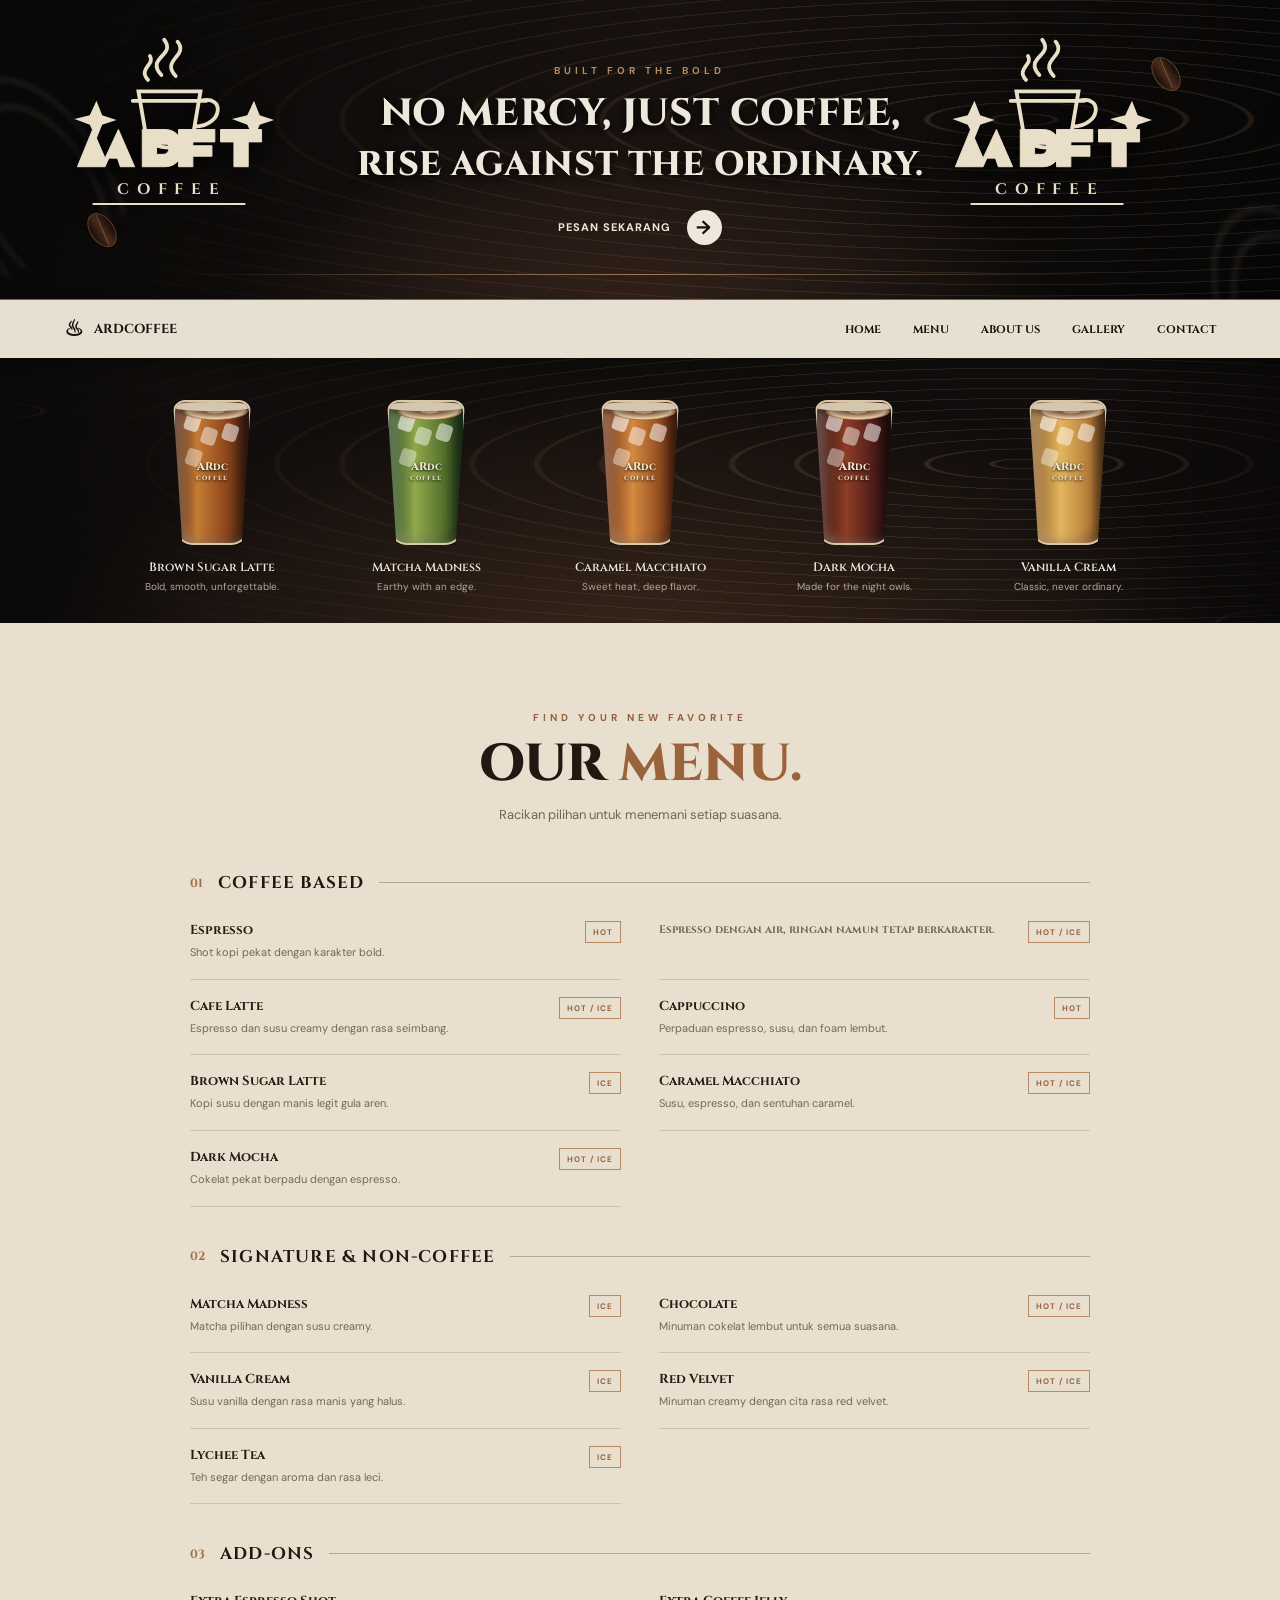
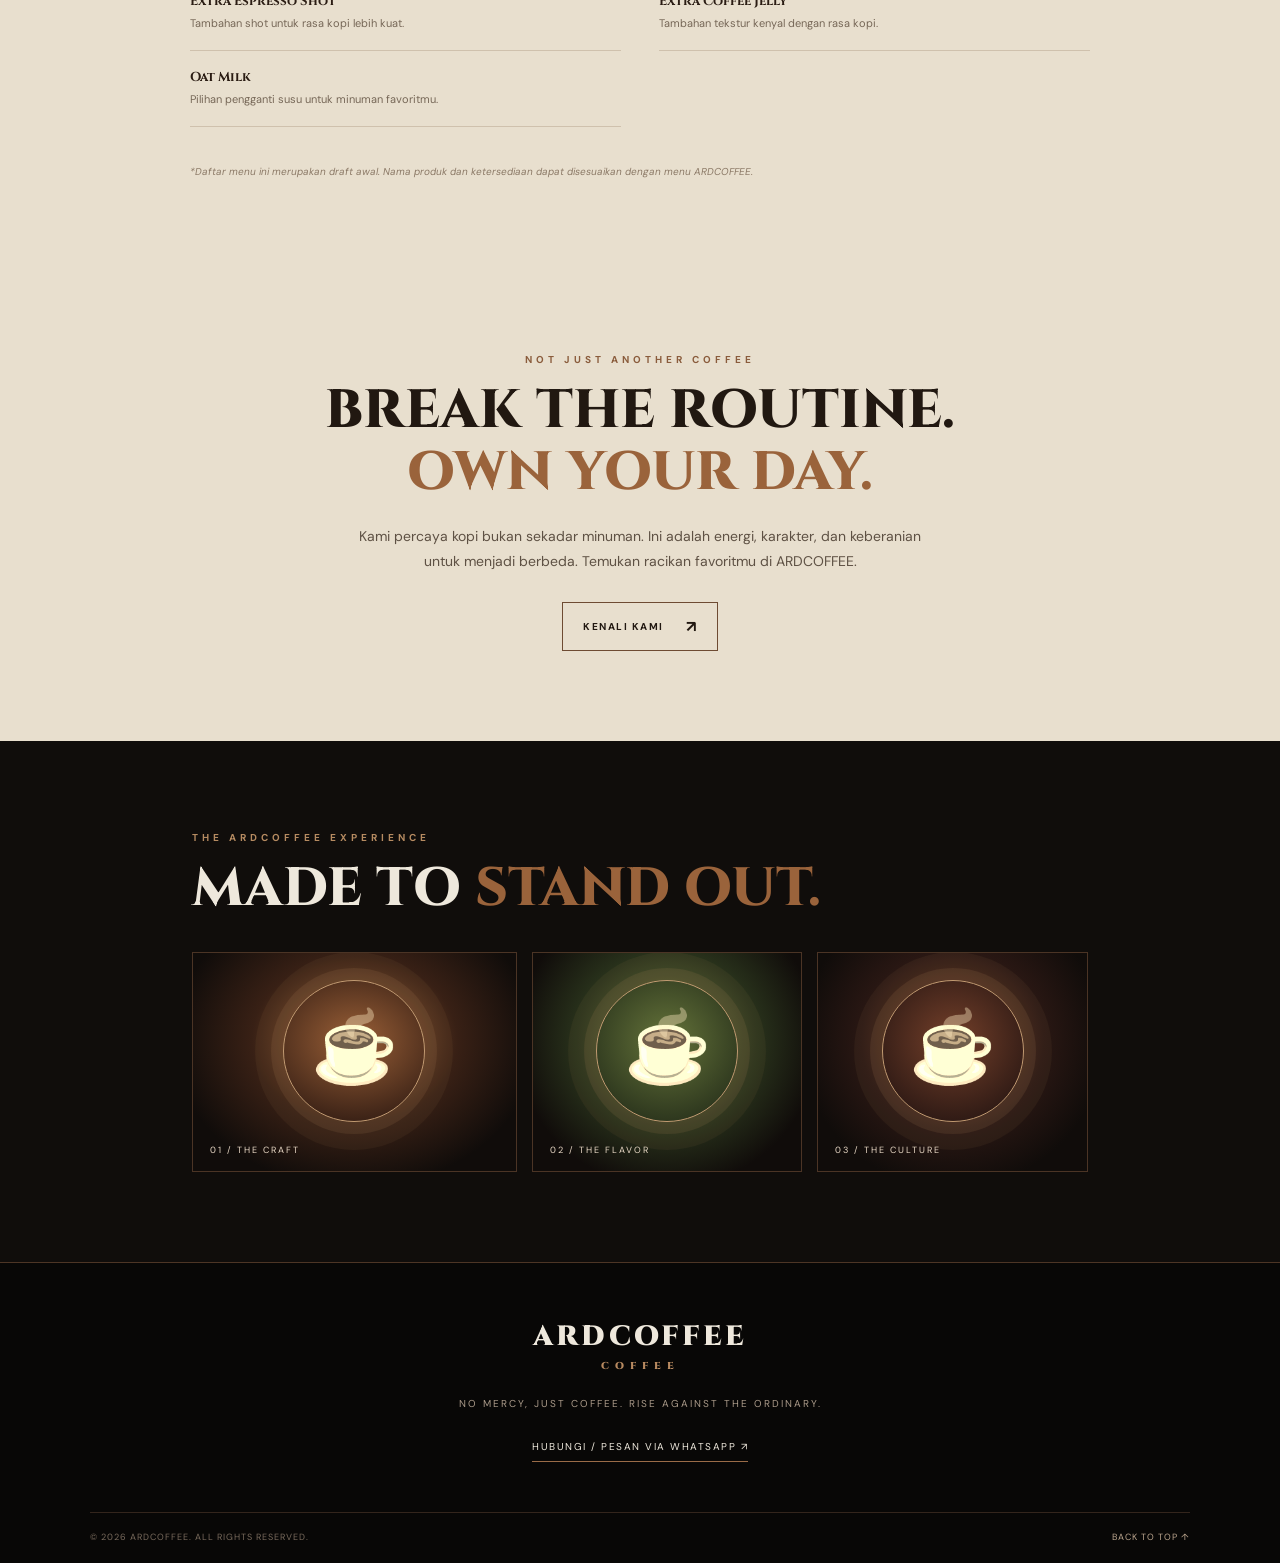
==== index.html @ 8cc78766 "Add files via upload" ====
<!doctype html>
<html lang="id">
<head>
  <meta charset="utf-8">
  <meta name="viewport" content="width=device-width, initial-scale=1">
  <meta name="theme-color" content="#100d0c">
  <meta name="description" content="ARDCOFFEE — No mercy, just coffee. Rise against the ordinary.">
  <title>ARDCOFFEE — Rise Against The Ordinary</title>
  <link rel="preconnect" href="https://fonts.googleapis.com">
  <link rel="preconnect" href="https://fonts.gstatic.com" crossorigin>
  <link href="https://fonts.googleapis.com/css2?family=Cinzel:wght@500;600;700;800;900&family=DM+Sans:wght@400;500;600;700&display=swap" rel="stylesheet">
  <link rel="stylesheet" href="style.css">
</head>
<body>
  <header class="hero" id="home">
    <div class="smoke smoke-left"></div><div class="smoke smoke-right"></div>
    <div class="bean bean-one"></div><div class="bean bean-two"></div>
    <div class="hero-logo logo-left" aria-label="ARDCOFFEE logo">
      <svg viewBox="0 0 220 190" role="img" aria-label="ARDCOFFEE COFFEE">
        <path class="logo-star" d="M27 72L11 66l16-4 7-15 6 15 15 5-15 5-6 15zM192 72l-16-6 16-4 7-15 6 15 15 5-15 5-6 15z"/>
        <path class="cup-steam" d="M102 20c-17-19 16-20 3-37M117 21c-16-17 14-21 2-36M88 25c-11-12 8-16 2-25"/>
        <path class="cup" d="M78 37h65l-8 47c-3 16-45 16-49 0zM143 47c26-7 24 26-6 27M72 47h77M88 91h45"/>
        <path class="logo-word" d="M14 116l16-39 13 30 14-30 17 39h-15l-3-9H47l-4 9zm42-17h-7l4-11zM82 77h24c24 0 24 39 0 39H82zm15 13v13h7c8 0 8-13 0-13zM120 77h38v13h-23v4h20v11h-20v11h-15zM164 77h43v13h-14v26h-15V90h-14z"/>
        <text x="110" y="145" text-anchor="middle" class="logo-coffee">C O F F E E</text>
        <path class="logo-line" d="M30 155h160"/>
      </svg>
    </div>
    <div class="hero-copy">
      <p class="eyebrow">BUILT FOR THE BOLD</p>
      <h1>NO MERCY, JUST COFFEE,<br><span>RISE AGAINST THE ORDINARY.</span></h1>
      <a class="order-link" href="#menu">PESAN SEKARANG <span>→</span></a>
    </div>
    <div class="hero-logo logo-right" aria-hidden="true">
      <svg viewBox="0 0 220 190">
        <path class="logo-star" d="M27 72L11 66l16-4 7-15 6 15 15 5-15 5-6 15zM192 72l-16-6 16-4 7-15 6 15 15 5-15 5-6 15z"/>
        <path class="cup-steam" d="M102 20c-17-19 16-20 3-37M117 21c-16-17 14-21 2-36M88 25c-11-12 8-16 2-25"/>
        <path class="cup" d="M78 37h65l-8 47c-3 16-45 16-49 0zM143 47c26-7 24 26-6 27M72 47h77M88 91h45"/>
        <path class="logo-word" d="M14 116l16-39 13 30 14-30 17 39h-15l-3-9H47l-4 9zm42-17h-7l4-11zM82 77h24c24 0 24 39 0 39H82zm15 13v13h7c8 0 8-13 0-13zM120 77h38v13h-23v4h20v11h-20v11h-15zM164 77h43v13h-14v26h-15V90h-14z"/>
        <text x="110" y="145" text-anchor="middle" class="logo-coffee">C O F F E E</text>
        <path class="logo-line" d="M30 155h160"/>
      </svg>
    </div>
    <div class="hero-bottom-rule"></div>
  </header>

  <nav class="navbar">
    <a class="brand-mini" href="#home"><span class="mini-mark">♨</span><span>ARDCOFFEE</span></a>
    <button class="menu-toggle" aria-label="Buka menu" aria-expanded="false">☰</button>
    <div class="nav-links">
      <a href="#home">HOME</a><a href="#full-menu">MENU</a><a href="#about">ABOUT US</a><a href="#gallery">GALLERY</a><a href="#contact">CONTACT</a>
    </div>
  </nav>

  <main>
    <section class="product-banner" id="menu">
      <div class="banner-smoke"></div>
      <div class="product-row">
        <article class="drink-card">
          <div class="cup-art amber"><div class="ice"></div><div class="cream"></div><div class="cup-brand">AR<span>DC</span><small>COFFEE</small></div></div>
          <h3>Brown Sugar Latte</h3><p>Bold, smooth, unforgettable.</p>
        </article>
        <article class="drink-card">
          <div class="cup-art matcha"><div class="ice"></div><div class="cream"></div><div class="cup-brand">AR<span>DC</span><small>COFFEE</small></div></div>
          <h3>Matcha Madness</h3><p>Earthy with an edge.</p>
        </article>
        <article class="drink-card">
          <div class="cup-art caramel"><div class="ice"></div><div class="cream"></div><div class="cup-brand">AR<span>DC</span><small>COFFEE</small></div></div>
          <h3>Caramel Macchiato</h3><p>Sweet heat, deep flavor.</p>
        </article>
        <article class="drink-card">
          <div class="cup-art mocha"><div class="ice"></div><div class="cream"></div><div class="cup-brand">AR<span>DC</span><small>COFFEE</small></div></div>
          <h3>Dark Mocha</h3><p>Made for the night owls.</p>
        </article>
        <article class="drink-card">
          <div class="cup-art vanilla"><div class="ice"></div><div class="cream"></div><div class="cup-brand">AR<span>DC</span><small>COFFEE</small></div></div>
          <h3>Vanilla Cream</h3><p>Classic, never ordinary.</p>
        </article>
      </div>
    </section>

    <section class="full-menu section-wrap" id="full-menu">
      <div class="menu-heading">
        <p class="eyebrow">FIND YOUR NEW FAVORITE</p>
        <h2>OUR <em>MENU.</em></h2>
        <p class="menu-subtitle">Racikan pilihan untuk menemani setiap suasana.</p>
      </div>

      <div class="menu-category">
        <div class="category-title"><span>01</span><h3>COFFEE BASED</h3><i></i></div>
        <div class="menu-items">
          <article class="menu-item"><div><h4>Espresso</h4><p>Shot kopi pekat dengan karakter bold.</p></div><b>HOT</b></article>
          <article class="menu-item"><div><h4 Americano</h4><p>Espresso dengan air, ringan namun tetap berkarakter.</p></div><b>HOT / ICE</b></article>
          <article class="menu-item"><div><h4>Cafe Latte</h4><p>Espresso dan susu creamy dengan rasa seimbang.</p></div><b>HOT / ICE</b></article>
          <article class="menu-item"><div><h4>Cappuccino</h4><p>Perpaduan espresso, susu, dan foam lembut.</p></div><b>HOT</b></article>
          <article class="menu-item"><div><h4>Brown Sugar Latte</h4><p>Kopi susu dengan manis legit gula aren.</p></div><b>ICE</b></article>
          <article class="menu-item"><div><h4>Caramel Macchiato</h4><p>Susu, espresso, dan sentuhan caramel.</p></div><b>HOT / ICE</b></article>
          <article class="menu-item"><div><h4>Dark Mocha</h4><p>Cokelat pekat berpadu dengan espresso.</p></div><b>HOT / ICE</b></article>
        </div>
      </div>

      <div class="menu-category">
        <div class="category-title"><span>02</span><h3>SIGNATURE & NON-COFFEE</h3><i></i></div>
        <div class="menu-items">
          <article class="menu-item"><div><h4>Matcha Madness</h4><p>Matcha pilihan dengan susu creamy.</p></div><b>ICE</b></article>
          <article class="menu-item"><div><h4>Chocolate</h4><p>Minuman cokelat lembut untuk semua suasana.</p></div><b>HOT / ICE</b></article>
          <article class="menu-item"><div><h4>Vanilla Cream</h4><p>Susu vanilla dengan rasa manis yang halus.</p></div><b>ICE</b></article>
          <article class="menu-item"><div><h4>Red Velvet</h4><p>Minuman creamy dengan cita rasa red velvet.</p></div><b>HOT / ICE</b></article>
          <article class="menu-item"><div><h4>Lychee Tea</h4><p>Teh segar dengan aroma dan rasa leci.</p></div><b>ICE</b></article>
        </div>
      </div>

      <div class="menu-category">
        <div class="category-title"><span>03</span><h3>ADD-ONS</h3><i></i></div>
        <div class="menu-items add-ons">
          <article class="menu-item"><div><h4>Extra Espresso Shot</h4><p>Tambahan shot untuk rasa kopi lebih kuat.</p></div></article>
          <article class="menu-item"><div><h4>Extra Coffee Jelly</h4><p>Tambahan tekstur kenyal dengan rasa kopi.</p></div></article>
          <article class="menu-item"><div><h4>Oat Milk</h4><p>Pilihan pengganti susu untuk minuman favoritmu.</p></div></article>
        </div>
      </div>
      <p class="menu-note">*Daftar menu ini merupakan draft awal. Nama produk dan ketersediaan dapat disesuaikan dengan menu ARDCOFFEE.</p>
    </section>

    <section class="intro section-wrap" id="about">
      <p class="eyebrow">NOT JUST ANOTHER COFFEE</p>
      <h2>BREAK THE ROUTINE.<br><em>OWN YOUR DAY.</em></h2>
      <p class="intro-text">Kami percaya kopi bukan sekadar minuman. Ini adalah energi, karakter, dan keberanian untuk menjadi berbeda. Temukan racikan favoritmu di ARDCOFFEE.</p>
      <a href="#contact" class="outline-btn">KENALI KAMI <span>↗</span></a>
    </section>

    <section class="gallery-section" id="gallery">
      <div class="section-wrap">
        <p class="eyebrow">THE ARDCOFFEE EXPERIENCE</p>
        <h2>MADE TO <em>STAND OUT.</em></h2>
        <div class="gallery-grid">
          <div class="gallery-tile tile-one"><span>01 / THE CRAFT</span></div>
          <div class="gallery-tile tile-two"><span>02 / THE FLAVOR</span></div>
          <div class="gallery-tile tile-three"><span>03 / THE CULTURE</span></div>
        </div>
      </div>
    </section>
  </main>

  <footer id="contact">
    <div class="footer-brand">ARDCOFFEE <span>COFFEE</span></div>
    <p>NO MERCY, JUST COFFEE. RISE AGAINST THE ORDINARY.</p>
    <a class="footer-order" href="https://wa.me/6280000000000" target="_blank" rel="noopener">HUBUNGI / PESAN VIA WHATSAPP ↗</a>
    <div class="footer-bottom"><span>© <span id="year"></span> ARDCOFFEE. ALL RIGHTS RESERVED.</span><a href="#home">BACK TO TOP ↑</a></div>
  </footer>
  <script src="script.js"></script>
</body>
</html>
---- style.css ----
*{box-sizing:border-box}html{scroll-behavior:smooth}body{margin:0;background:#0d0b0a;color:#eee8dc;font-family:"DM Sans",sans-serif}a{color:inherit;text-decoration:none}.hero{height:300px;min-height:280px;position:relative;overflow:hidden;display:grid;grid-template-columns:1fr 2.2fr 1fr;align-items:center;padding:20px 5%;background:radial-gradient(ellipse at 50% 120%,#39251c 0,transparent 47%),linear-gradient(110deg,#090909,#17110f 48%,#080808);border-bottom:1px solid #8d6a48}.hero:before,.product-banner:before{content:"";position:absolute;inset:0;opacity:.18;background:repeating-radial-gradient(ellipse at 80% 40%,transparent 0 28px,#b18a64 30px 34px,transparent 36px 65px);mask-image:linear-gradient(90deg,transparent,#000 75%)}.hero:after{content:"";position:absolute;inset:0;background:linear-gradient(90deg,rgba(0,0,0,.25),transparent 35%,transparent 65%,rgba(0,0,0,.25));pointer-events:none}.hero-logo{width:min(100%,210px);z-index:1;filter:drop-shadow(0 4px 12px #000)}.hero-logo svg{width:100%;overflow:visible}.logo-word{fill:#e9dfc9;stroke:#e9dfc9;stroke-width:1}.cup{fill:none;stroke:#e9dfc9;stroke-width:4;stroke-linecap:round}.cup-steam{fill:none;stroke:#e9dfc9;stroke-width:4;stroke-linecap:round}.logo-star{fill:#e9dfc9}.logo-coffee{fill:#e9dfc9;font:700 16px Cinzel,serif;letter-spacing:2px}.logo-line{stroke:#e9dfc9;stroke-width:2}.hero-copy{text-align:center;z-index:2}.eyebrow{font-size:10px;letter-spacing:4px;color:#b68b61;font-weight:700}.hero h1{font:800 clamp(22px,3vw,38px)/1.3 Cinzel,serif;letter-spacing:.4px;margin:12px 0 22px;text-shadow:0 3px 10px #000}.hero h1 span{font-size:.9em}.order-link{display:inline-flex;align-items:center;gap:16px;font-size:11px;font-weight:700;letter-spacing:1px}.order-link span{display:grid;place-items:center;background:#eee8dc;color:#17110e;width:35px;height:35px;border-radius:50%;font-size:19px;transition:.25s}.order-link:hover span{transform:translateX(5px)}.hero-bottom-rule{position:absolute;bottom:24px;left:14%;right:14%;height:1px;background:linear-gradient(90deg,transparent,#9b7958,transparent)}.smoke{position:absolute;width:230px;height:260px;opacity:.15;filter:blur(2px);background:radial-gradient(ellipse at 50% 80%,transparent 32%,#d4bba0 34%,transparent 36%,transparent 42%,#d4bba0 44%,transparent 46%);transform:rotate(-28deg)}.smoke-left{left:-110px;top:0}.smoke-right{right:-100px;bottom:-90px}.bean{position:absolute;width:24px;height:38px;border-radius:50%;background:linear-gradient(90deg,#24140d,#75452b,#1b100b);border:1px solid #9a6a45;transform:rotate(-35deg);opacity:.75}.bean:after{content:"";position:absolute;left:11px;top:2px;height:32px;border-left:1px solid #b0835b;transform:rotate(12deg)}.bean-one{left:7%;bottom:50px}.bean-two{right:8%;top:55px}.navbar{height:58px;background:#e7dfcf;color:#17120f;display:flex;align-items:center;justify-content:space-between;padding:0 5%;position:sticky;top:0;z-index:20;box-shadow:0 4px 15px #0005}.brand-mini{font:700 13px Cinzel,serif;display:flex;align-items:center;gap:10px}.mini-mark{font-size:22px}.nav-links{display:flex;gap:32px}.nav-links a{font:700 11px Cinzel,serif;position:relative}.nav-links a:after{content:"";position:absolute;bottom:-7px;left:0;width:0;height:1px;background:#8d5d38;transition:.2s}.nav-links a:hover:after{width:100%}.menu-toggle{display:none;border:0;background:none;font-size:22px;color:#17120f}.product-banner{position:relative;min-height:255px;padding:42px 5% 30px;background:radial-gradient(ellipse at 50% 110%,#38251a,#100d0c 65%);overflow:hidden}.product-banner:after{content:"";position:absolute;inset:0;background:linear-gradient(90deg,#080707b8,transparent 15%,transparent 85%,#080707b8);pointer-events:none}.banner-smoke{position:absolute;inset:0;opacity:.16;background:radial-gradient(ellipse at 0% 20%,transparent 0 40px,#bba28a 43px,transparent 47px),radial-gradient(ellipse at 100% 100%,transparent 0 60px,#bba28a 63px,transparent 67px)}.product-row{position:relative;z-index:2;display:grid;grid-template-columns:repeat(5,1fr);gap:20px;max-width:1050px;margin:auto}.drink-card{text-align:center;min-width:0}.cup-art{height:145px;width:78px;margin:0 auto 14px;position:relative;border-radius:12px 12px 21px 21px;clip-path:polygon(0 0,100% 0,88% 100%,12% 100%);border:2px solid #d8c8a9;box-shadow:inset 8px 0 12px #fff4,inset -9px 0 12px #0006,0 12px 22px #0008;overflow:hidden}.cup-art:before{content:"";position:absolute;z-index:3;left:-5%;top:0;width:110%;height:9px;border-radius:50%;background:#d6c6ad;box-shadow:0 3px 6px #0008}.amber{background:linear-gradient(90deg,#4a210f,#c47b34 30%,#8d451b 70%,#3c1c12)}.matcha{background:linear-gradient(90deg,#25451e,#91a94c 35%,#526f2b 75%,#203b1c)}.caramel{background:linear-gradient(90deg,#6b3018,#d58a40 40%,#8d481f 80%,#542513)}.mocha{background:linear-gradient(90deg,#35140f,#8d3d25 40%,#481a18 80%,#24100e)}.vanilla{background:linear-gradient(90deg,#8b5a26,#e4b65f 40%,#b47b37 80%,#68421e)}.ice{position:absolute;top:12px;left:10px;width:15px;height:17px;border-radius:4px;background:#fff9;transform:rotate(18deg);box-shadow:20px 8px #fff7,39px -2px #fff8,12px 33px #fff6}.cream{position:absolute;top:0;left:8px;width:65px;height:18px;border-radius:50%;background:radial-gradient(ellipse,#f8e6cb 0 18%,#bd8a5d 22%,#f2d8b4 60%,#a76d3b 70%)}.cup-brand{position:absolute;top:57px;left:0;right:0;text-align:center;color:#f5e7cf;font:800 11px Cinzel,serif;text-shadow:0 1px 3px #000}.cup-brand span{font-size:9px}.cup-brand small{display:block;font-size:6px;letter-spacing:1px}.drink-card h3{font:600 12px Cinzel,serif;margin:0 0 5px}.drink-card p{font-size:10px;color:#b6a695;margin:0}.section-wrap{max-width:1050px;margin:auto;padding:90px 6%}.intro{text-align:center;background:#e8dfce;color:#211811;max-width:none}.intro .eyebrow{color:#8a5c3c}.intro h2,.gallery-section h2{font:800 clamp(30px,5vw,54px)/1.15 Cinzel,serif;margin:14px 0}.intro h2 em,.gallery-section h2 em{color:#9a633b;font-style:normal}.intro-text{max-width:570px;margin:20px auto 28px;color:#5e5144;font-size:14px;line-height:1.8}.outline-btn{display:inline-flex;gap:22px;align-items:center;border:1px solid #6e4b32;padding:13px 20px;font-size:10px;font-weight:700;letter-spacing:1.5px}.outline-btn span{font-size:16px}.gallery-section{background:#100d0b}.gallery-section .section-wrap{padding-top:80px;padding-bottom:90px}.gallery-grid{display:grid;grid-template-columns:1.2fr 1fr 1fr;gap:15px;margin-top:32px}.gallery-tile{height:220px;position:relative;overflow:hidden;background:radial-gradient(ellipse at 50% 40%,#9b6037,#382015 45%,#100c0a 80%);border:1px solid #4b3425}.gallery-tile:before{content:"";position:absolute;width:140px;height:140px;border:1px solid #c29b72;border-radius:50%;left:50%;top:45%;transform:translate(-50%,-50%);box-shadow:0 0 0 12px #b68a5a22,0 0 0 28px #b68a5a12}.gallery-tile:after{content:"☕";position:absolute;left:50%;top:43%;transform:translate(-50%,-50%);font-size:70px;filter:sepia(.8)}.tile-two{background:radial-gradient(ellipse at 50% 40%,#65743a,#28311b 48%,#100c0a 80%)}.tile-three{background:radial-gradient(ellipse at 50% 40%,#75402a,#291713 48%,#100c0a 80%)}.gallery-tile span{position:absolute;bottom:15px;left:17px;font-size:9px;letter-spacing:2px;color:#e9d9c6;z-index:2}footer{background:#080706;padding:55px 7% 20px;text-align:center;border-top:1px solid #4d3525}.footer-brand{font:900 28px Cinzel,serif;letter-spacing:3px}.footer-brand span{display:block;font-size:10px;letter-spacing:6px;color:#b88a60;margin-top:4px}footer p{font-size:10px;letter-spacing:2px;color:#aa9a89;margin:24px 0}.footer-order{display:inline-block;border-bottom:1px solid #9a6b47;padding:0 0 8px;font-size:10px;letter-spacing:1.5px}.footer-bottom{border-top:1px solid #33251c;margin-top:50px;padding-top:18px;display:flex;justify-content:space-between;color:#796b5d;font-size:9px;letter-spacing:1px}.footer-bottom a{color:#bda78f}@media(max-width:700px){.hero{height:260px;min-height:260px;grid-template-columns:1fr;padding:25px 6%}.hero-logo{display:none}.hero-copy{grid-column:1}.hero h1{font-size:clamp(21px,6vw,31px)}.navbar{height:55px}.menu-toggle{display:block}.nav-links{display:none;position:absolute;top:55px;left:0;right:0;background:#e7dfcf;padding:18px 7% 22px;flex-direction:column;gap:19px;box-shadow:0 8px 12px #0004}.nav-links.open{display:flex}.product-banner{padding:30px 5%}.product-row{grid-template-columns:repeat(5,135px);overflow-x:auto;padding:5px 0 15px;scroll-snap-type:x mandatory}.drink-card{scroll-snap-align:center}.cup-art{height:135px}.section-wrap{padding:65px 7%}.gallery-grid{grid-template-columns:1fr;gap:12px}.gallery-tile{height:190px}.footer-bottom{gap:14px;flex-direction:column;align-items:center}.intro-text{font-size:13px}}

/* Detailed menu section */
.full-menu{background:#e8dfce;color:#211811;max-width:none;padding:78px max(7%,calc((100% - 980px)/2)) 75px}
.menu-heading{text-align:center;margin-bottom:48px}
.menu-heading .eyebrow{color:#93613e}
.menu-heading h2{font:800 clamp(34px,5vw,52px)/1.1 Cinzel,serif;margin:12px 0}
.menu-heading h2 em{font-style:normal;color:#9a633b}
.menu-subtitle{font-size:13px;color:#746454}
.menu-category{max-width:900px;margin:0 auto 38px}
.category-title{display:flex;align-items:center;gap:15px;margin-bottom:10px}
.category-title span{font:700 12px Cinzel,serif;color:#a16d45}
.category-title h3{font:700 17px Cinzel,serif;letter-spacing:1.2px;white-space:nowrap;margin:0}
.category-title i{height:1px;background:#b9a58e;flex:1}
.menu-items{display:grid;grid-template-columns:1fr 1fr;column-gap:38px}
.menu-item{display:flex;align-items:flex-start;justify-content:space-between;gap:12px;padding:17px 0;border-bottom:1px solid #cfc1ad}
.menu-item h4{font:700 13px Cinzel,serif;margin:0 0 5px;color:#2a1c13}
.menu-item p{font-size:11px;line-height:1.6;color:#766757;margin:0}
.menu-item b{font:700 8px "DM Sans",sans-serif;letter-spacing:1px;color:#98623d;border:1px solid #b68a65;padding:5px 7px;white-space:nowrap}
.menu-note{max-width:900px;margin:22px auto 0;font-size:10px;color:#8b7966;font-style:italic}
@media(max-width:700px){.full-menu{padding:60px 7%}.menu-items{grid-template-columns:1fr}.menu-category{margin-bottom:30px}.category-title h3{font-size:14px}.menu-item{padding:15px 0}}
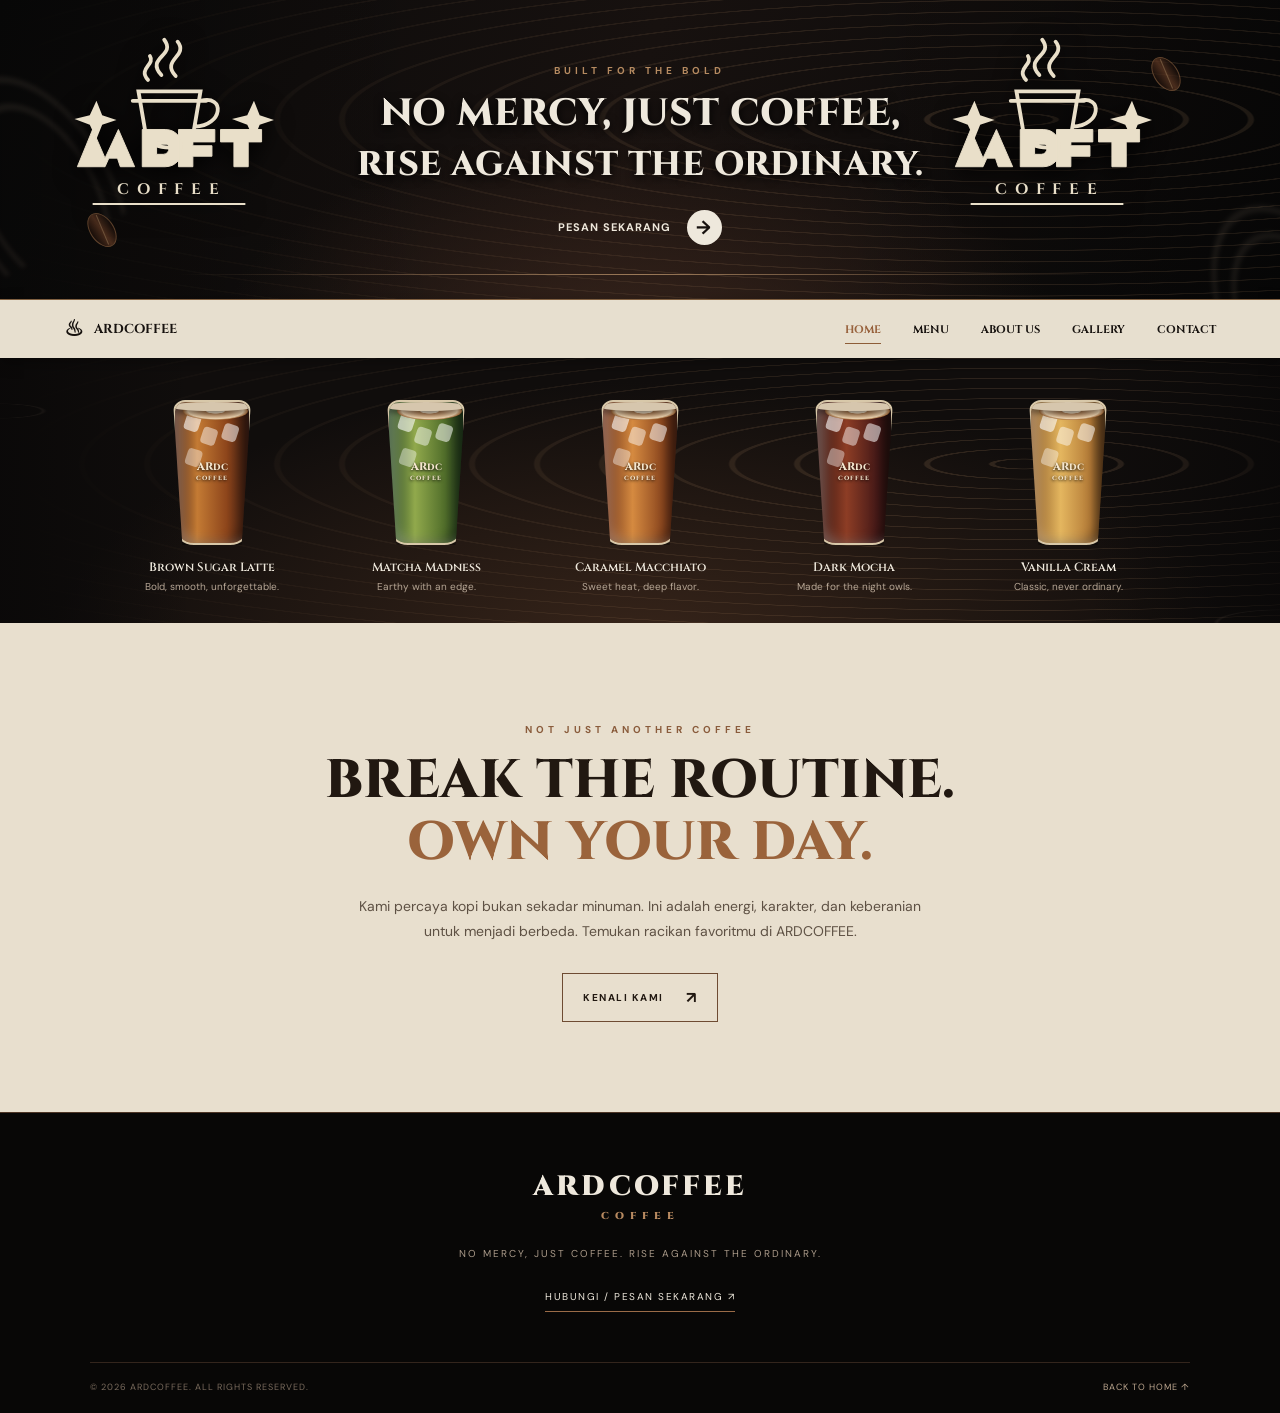
==== commit 6408a0cc: "Add files via upload" ====
--- a/index.html
+++ b/index.html
@@ -4,8 +4,8 @@
   <meta charset="utf-8">
   <meta name="viewport" content="width=device-width, initial-scale=1">
   <meta name="theme-color" content="#100d0c">
-  <meta name="description" content="ARDCOFFEE — No mercy, just coffee. Rise against the ordinary.">
-  <title>ARDCOFFEE — Rise Against The Ordinary</title>
+  <meta name="description" content="ARDCOFFEE — No mercy, just coffee.">
+  <title>ARDCOFFEE — Home</title>
   <link rel="preconnect" href="https://fonts.googleapis.com">
   <link rel="preconnect" href="https://fonts.gstatic.com" crossorigin>
   <link href="https://fonts.googleapis.com/css2?family=Cinzel:wght@500;600;700;800;900&family=DM+Sans:wght@400;500;600;700&display=swap" rel="stylesheet">
@@ -42,16 +42,18 @@
     </div>
     <div class="hero-bottom-rule"></div>
   </header>
-
   <nav class="navbar">
-    <a class="brand-mini" href="#home"><span class="mini-mark">♨</span><span>ARDCOFFEE</span></a>
-    <button class="menu-toggle" aria-label="Buka menu" aria-expanded="false">☰</button>
+    <a class="brand-mini" href="index.html"><span class="mini-mark">♨</span><span>ARDCOFFEE</span></a>
     <div class="nav-links">
-      <a href="#home">HOME</a><a href="#full-menu">MENU</a><a href="#about">ABOUT US</a><a href="#gallery">GALLERY</a><a href="#contact">CONTACT</a>
+      <a href="index.html" data-page="home">HOME</a>
+      <a href="menu.html" data-page="menu">MENU</a>
+      <a href="about.html" data-page="about">ABOUT US</a>
+      <a href="gallery.html" data-page="gallery">GALLERY</a>
+      <a href="contact.html" data-page="contact">CONTACT</a>
     </div>
   </nav>
 
-  <main>
+<main>
     <section class="product-banner" id="menu">
       <div class="banner-smoke"></div>
       <div class="product-row">
@@ -77,75 +79,19 @@
         </article>
       </div>
     </section>
-
-    <section class="full-menu section-wrap" id="full-menu">
-      <div class="menu-heading">
-        <p class="eyebrow">FIND YOUR NEW FAVORITE</p>
-        <h2>OUR <em>MENU.</em></h2>
-        <p class="menu-subtitle">Racikan pilihan untuk menemani setiap suasana.</p>
-      </div>
-
-      <div class="menu-category">
-        <div class="category-title"><span>01</span><h3>COFFEE BASED</h3><i></i></div>
-        <div class="menu-items">
-          <article class="menu-item"><div><h4>Espresso</h4><p>Shot kopi pekat dengan karakter bold.</p></div><b>HOT</b></article>
-          <article class="menu-item"><div><h4 Americano</h4><p>Espresso dengan air, ringan namun tetap berkarakter.</p></div><b>HOT / ICE</b></article>
-          <article class="menu-item"><div><h4>Cafe Latte</h4><p>Espresso dan susu creamy dengan rasa seimbang.</p></div><b>HOT / ICE</b></article>
-          <article class="menu-item"><div><h4>Cappuccino</h4><p>Perpaduan espresso, susu, dan foam lembut.</p></div><b>HOT</b></article>
-          <article class="menu-item"><div><h4>Brown Sugar Latte</h4><p>Kopi susu dengan manis legit gula aren.</p></div><b>ICE</b></article>
-          <article class="menu-item"><div><h4>Caramel Macchiato</h4><p>Susu, espresso, dan sentuhan caramel.</p></div><b>HOT / ICE</b></article>
-          <article class="menu-item"><div><h4>Dark Mocha</h4><p>Cokelat pekat berpadu dengan espresso.</p></div><b>HOT / ICE</b></article>
-        </div>
-      </div>
-
-      <div class="menu-category">
-        <div class="category-title"><span>02</span><h3>SIGNATURE & NON-COFFEE</h3><i></i></div>
-        <div class="menu-items">
-          <article class="menu-item"><div><h4>Matcha Madness</h4><p>Matcha pilihan dengan susu creamy.</p></div><b>ICE</b></article>
-          <article class="menu-item"><div><h4>Chocolate</h4><p>Minuman cokelat lembut untuk semua suasana.</p></div><b>HOT / ICE</b></article>
-          <article class="menu-item"><div><h4>Vanilla Cream</h4><p>Susu vanilla dengan rasa manis yang halus.</p></div><b>ICE</b></article>
-          <article class="menu-item"><div><h4>Red Velvet</h4><p>Minuman creamy dengan cita rasa red velvet.</p></div><b>HOT / ICE</b></article>
-          <article class="menu-item"><div><h4>Lychee Tea</h4><p>Teh segar dengan aroma dan rasa leci.</p></div><b>ICE</b></article>
-        </div>
-      </div>
-
-      <div class="menu-category">
-        <div class="category-title"><span>03</span><h3>ADD-ONS</h3><i></i></div>
-        <div class="menu-items add-ons">
-          <article class="menu-item"><div><h4>Extra Espresso Shot</h4><p>Tambahan shot untuk rasa kopi lebih kuat.</p></div></article>
-          <article class="menu-item"><div><h4>Extra Coffee Jelly</h4><p>Tambahan tekstur kenyal dengan rasa kopi.</p></div></article>
-          <article class="menu-item"><div><h4>Oat Milk</h4><p>Pilihan pengganti susu untuk minuman favoritmu.</p></div></article>
-        </div>
-      </div>
-      <p class="menu-note">*Daftar menu ini merupakan draft awal. Nama produk dan ketersediaan dapat disesuaikan dengan menu ARDCOFFEE.</p>
-    </section>
-
-    <section class="intro section-wrap" id="about">
-      <p class="eyebrow">NOT JUST ANOTHER COFFEE</p>
-      <h2>BREAK THE ROUTINE.<br><em>OWN YOUR DAY.</em></h2>
-      <p class="intro-text">Kami percaya kopi bukan sekadar minuman. Ini adalah energi, karakter, dan keberanian untuk menjadi berbeda. Temukan racikan favoritmu di ARDCOFFEE.</p>
-      <a href="#contact" class="outline-btn">KENALI KAMI <span>↗</span></a>
-    </section>
-
-    <section class="gallery-section" id="gallery">
-      <div class="section-wrap">
-        <p class="eyebrow">THE ARDCOFFEE EXPERIENCE</p>
-        <h2>MADE TO <em>STAND OUT.</em></h2>
-        <div class="gallery-grid">
-          <div class="gallery-tile tile-one"><span>01 / THE CRAFT</span></div>
-          <div class="gallery-tile tile-two"><span>02 / THE FLAVOR</span></div>
-          <div class="gallery-tile tile-three"><span>03 / THE CULTURE</span></div>
-        </div>
-      </div>
-    </section>
-  </main>
-
+<section class="intro section-wrap" id="about">
+  <p class="eyebrow">NOT JUST ANOTHER COFFEE</p>
+  <h2>BREAK THE ROUTINE.<br><em>OWN YOUR DAY.</em></h2>
+  <p class="intro-text">Kami percaya kopi bukan sekadar minuman. Ini adalah energi, karakter, dan keberanian untuk menjadi berbeda. Temukan racikan favoritmu di ARDCOFFEE.</p>
+  <a href="about.html" class="outline-btn">KENALI KAMI <span>↗</span></a>
+</section>
+</main>
   <footer id="contact">
     <div class="footer-brand">ARDCOFFEE <span>COFFEE</span></div>
     <p>NO MERCY, JUST COFFEE. RISE AGAINST THE ORDINARY.</p>
-    <a class="footer-order" href="https://wa.me/6280000000000" target="_blank" rel="noopener">HUBUNGI / PESAN VIA WHATSAPP ↗</a>
-    <div class="footer-bottom"><span>© <span id="year"></span> ARDCOFFEE. ALL RIGHTS RESERVED.</span><a href="#home">BACK TO TOP ↑</a></div>
+    <a class="footer-order" href="contact.html">HUBUNGI / PESAN SEKARANG ↗</a>
+    <div class="footer-bottom"><span>© <span id="year"></span> ARDCOFFEE. ALL RIGHTS RESERVED.</span><a href="index.html">BACK TO HOME ↑</a></div>
   </footer>
   <script src="script.js"></script>
 </body>
-</html>
+</html>
--- a/style.css
+++ b/style.css
@@ -19,3 +19,56 @@
 .menu-item b{font:700 8px "DM Sans",sans-serif;letter-spacing:1px;color:#98623d;border:1px solid #b68a65;padding:5px 7px;white-space:nowrap}
 .menu-note{max-width:900px;margin:22px auto 0;font-size:10px;color:#8b7966;font-style:italic}
 @media(max-width:700px){.full-menu{padding:60px 7%}.menu-items{grid-template-columns:1fr}.menu-category{margin-bottom:30px}.category-title h3{font-size:14px}.menu-item{padding:15px 0}}
+
+
+/* Multi-page navigation and inner pages */
+.navbar{position:relative;top:auto;min-height:58px}
+.nav-links{display:flex;align-items:center;gap:clamp(12px,3vw,32px);flex-wrap:nowrap}
+.nav-links a{white-space:nowrap;font-size:clamp(9px,1vw,11px)}
+.nav-links a.active{color:#98623d}
+.nav-links a.active:after{width:100%}
+.inner-page{min-height:55vh;background:#100d0b}
+.page-hero{position:relative;text-align:center;padding:78px 6% 72px;background:radial-gradient(ellipse at 50% 110%,#49301f,#100d0b 68%);border-bottom:1px solid #5c402b;overflow:hidden}
+.page-hero:after{content:"";position:absolute;inset:0;opacity:.13;background:repeating-radial-gradient(ellipse at 80% 40%,transparent 0 28px,#b18a64 30px 34px,transparent 36px 65px);pointer-events:none}
+.page-hero>*{position:relative;z-index:1}
+.page-hero h1{font:800 clamp(34px,6vw,58px)/1.15 Cinzel,serif;margin:12px 0}
+.page-hero h1 em,.about-content h2 em,.contact-copy h2 em{font-style:normal;color:#b17a4f}
+.page-hero>p:last-child{font-size:13px;color:#c1ad98}
+.full-menu{max-width:none;padding:68px max(7%,calc((100% - 980px)/2)) 75px}
+.about-content{display:grid;grid-template-columns:.8fr 1.2fr;align-items:center;gap:55px}
+.about-content p:not(.eyebrow){font-size:13px;line-height:1.9;color:#c5b6a5}
+.about-content h2,.contact-copy h2{font:800 clamp(30px,4vw,48px)/1.2 Cinzel,serif;margin:12px 0 22px}
+.about-emblem{min-height:260px;display:grid;place-content:center;text-align:center;border:1px solid #60452f;background:radial-gradient(ellipse,#54341f,#17100c 70%);font-size:65px;color:#dfc6a6}
+.about-emblem span{display:block;font:700 13px/1.8 Cinzel,serif;letter-spacing:4px}
+.gallery-page .gallery-grid{grid-template-columns:repeat(3,1fr)}
+.tile-four{background:radial-gradient(ellipse at 50% 40%,#8b603b,#342015 48%,#100c0a 80%)}
+.tile-five{background:radial-gradient(ellipse at 50% 40%,#66723b,#273018 48%,#100c0a 80%)}
+.tile-six{background:radial-gradient(ellipse at 50% 40%,#784a30,#281713 48%,#100c0a 80%)}
+.gallery-note{font-size:11px;color:#a99885;text-align:center;margin-top:24px}
+.contact-content{display:grid;grid-template-columns:1.1fr .9fr;gap:50px;align-items:center}
+.contact-copy p:not(.eyebrow){max-width:460px;color:#c5b6a5;font-size:13px;line-height:1.9}
+.contact-card{background:#e8dfce;color:#251a12;padding:35px;border:1px solid #b18a64}
+.contact-icon{font-size:27px;color:#98623d}
+.contact-card h3{font:700 17px Cinzel,serif;margin:14px 0 24px}
+.contact-card p{font-size:11px;color:#8b7058;margin:18px 0 7px}
+.contact-link{display:inline-block;font-size:11px;font-weight:700;letter-spacing:1px;border-bottom:1px solid #98623d;padding-bottom:7px}
+.contact-card small{display:block;color:#8b7966;font-size:10px;margin-top:8px}
+.contact-placeholder{font:700 13px Cinzel,serif}
+.contact-divider{height:1px;background:#c9b8a2;margin:24px 0}
+@media(max-width:700px){
+  .navbar{padding:0 3%;min-height:58px;gap:8px}
+  .brand-mini{font-size:10px;gap:5px;flex-shrink:0}
+  .mini-mark{font-size:17px}
+  .nav-links{display:flex!important;gap:clamp(7px,2.2vw,13px);overflow:visible}
+  .nav-links a{font-size:clamp(7px,1.75vw,9px);letter-spacing:0}
+  .nav-links a:after{bottom:-5px}
+  .about-content,.contact-content{grid-template-columns:1fr;gap:30px}
+  .about-emblem{min-height:190px}
+  .gallery-page .gallery-grid{grid-template-columns:1fr 1fr}
+  .page-hero{padding:58px 5%}
+}
+@media(max-width:370px){
+  .brand-mini{font-size:9px}
+  .nav-links{gap:6px}
+  .nav-links a{font-size:7px}
+}
